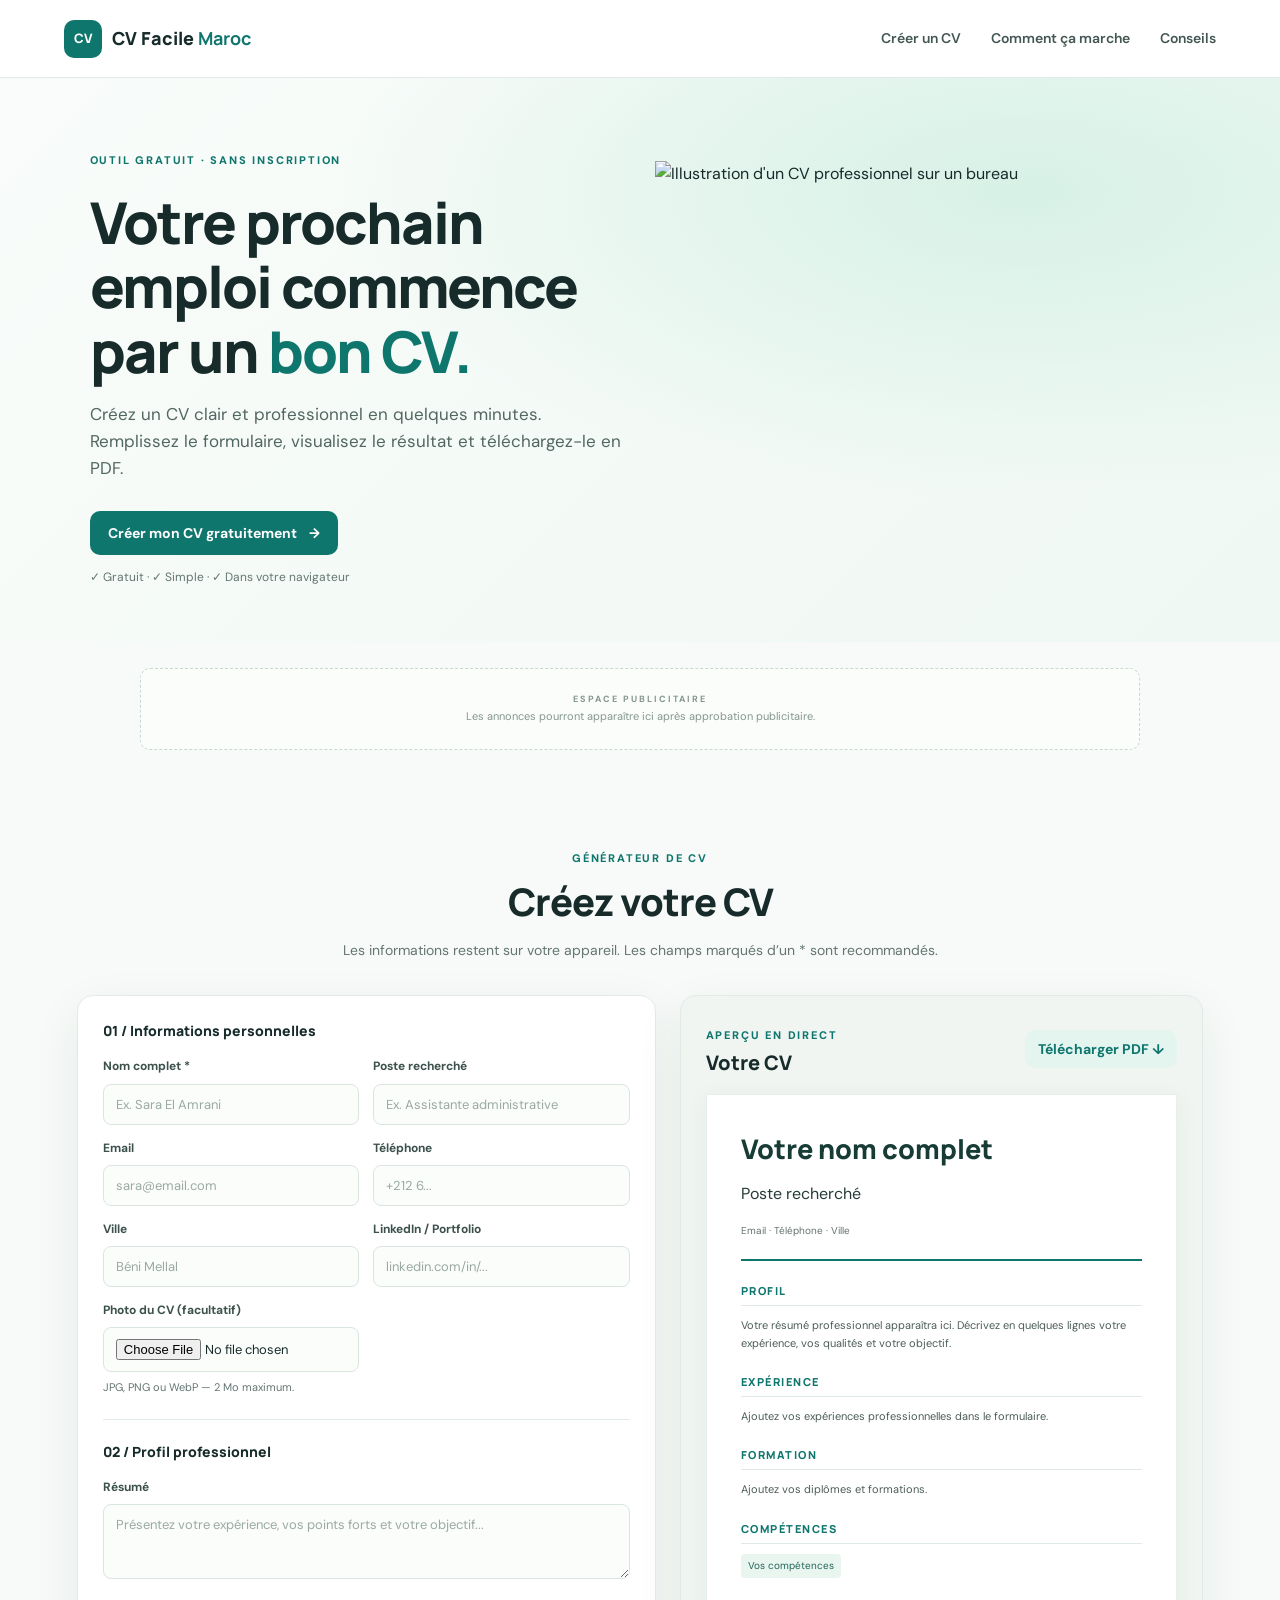
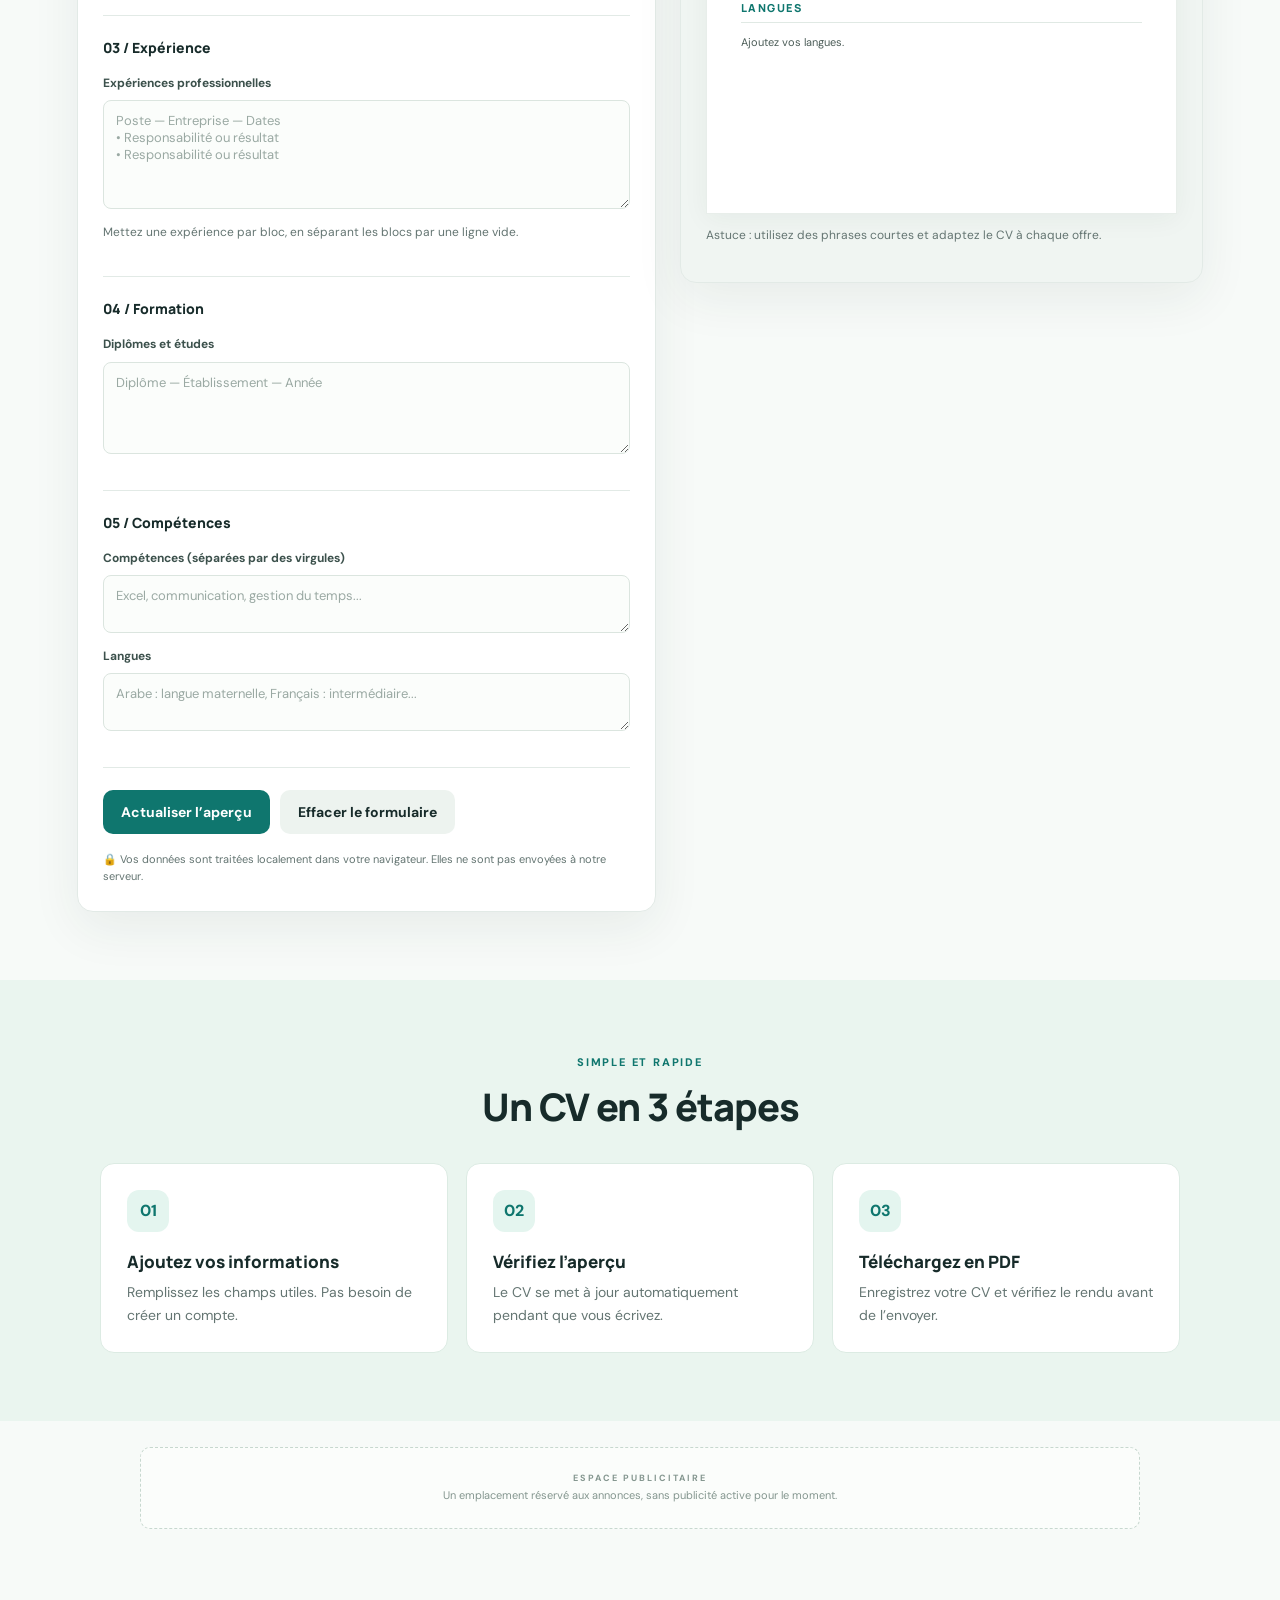
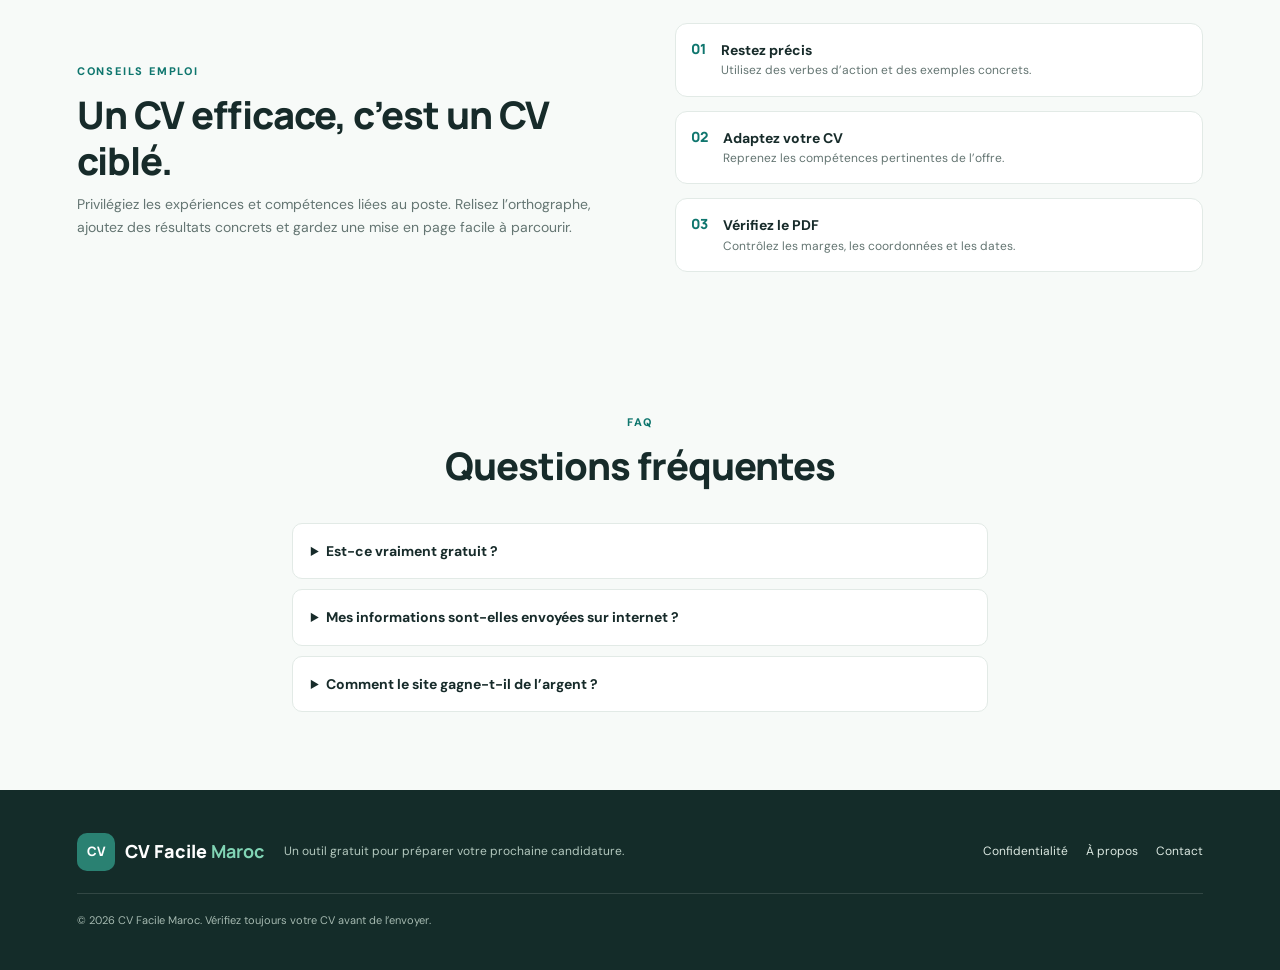
==== index.html @ 74975ae7 "Add files via upload" ====
<!doctype html>
<html lang="fr">
<head>
<meta charset="utf-8"><meta name="viewport" content="width=device-width,initial-scale=1">
<meta name="description" content="Créez gratuitement un CV professionnel en français ou en arabe. Modèles modernes, aperçu instantané et téléchargement en PDF.">
<meta name="theme-color" content="#0f766e">
<title>CV Facile Maroc — Créez votre CV gratuitement</title>
<link rel="icon" href="assets/favicon.svg" type="image/svg+xml"><link rel="stylesheet" href="styles.css">
</head>
<body>
<header class="site-header"><a class="brand" href="index.html"><span class="brand-mark">CV</span><span>CV Facile <b>Maroc</b></span></a><nav><a href="#outil">Créer un CV</a><a href="#etapes">Comment ça marche</a><a href="#conseils">Conseils</a></nav><button class="menu-btn" aria-label="Ouvrir le menu">☰</button></header>
<main>
<section class="hero">
<div class="hero-copy"><span class="eyebrow">OUTIL GRATUIT · SANS INSCRIPTION</span><h1>Votre prochain emploi commence par un <em>bon CV.</em></h1><p>Créez un CV clair et professionnel en quelques minutes. Remplissez le formulaire, visualisez le résultat et téléchargez-le en PDF.</p><div class="hero-actions"><a class="btn primary" href="#outil">Créer mon CV gratuitement <span>→</span></a><span class="trust">✓ Gratuit · ✓ Simple · ✓ Dans votre navigateur</span></div></div>
<div class="hero-art"><img src="assets/cv-illustration.svg" alt="Illustration d'un CV professionnel sur un bureau" width="560" height="430"></div>
</section>
<div class="ad-slot" aria-label="Espace publicitaire"><span>ESPACE PUBLICITAIRE</span><small>Les annonces pourront apparaître ici après approbation publicitaire.</small></div>
<section class="section" id="outil"><div class="section-heading"><span class="eyebrow">GÉNÉRATEUR DE CV</span><h2>Créez votre CV</h2><p>Les informations restent sur votre appareil. Les champs marqués d’un * sont recommandés.</p></div>
<div class="builder">
<form id="cvForm" class="form-panel">
<div class="form-section"><h3>01 / Informations personnelles</h3><div class="field-grid">
<label>Nom complet *<input name="name" required maxlength="80" placeholder="Ex. Sara El Amrani"></label>
<label>Poste recherché<input name="job" maxlength="80" placeholder="Ex. Assistante administrative"></label>
<label>Email<input name="email" type="email" maxlength="100" placeholder="sara@email.com"></label>
<label>Téléphone<input name="phone" maxlength="40" placeholder="+212 6..."></label>
<label>Ville<input name="city" maxlength="80" placeholder="Béni Mellal"></label>
<label>LinkedIn / Portfolio<input name="link" maxlength="150" placeholder="linkedin.com/in/..."></label>
<label class="photo-upload">Photo du CV (facultatif)<input id="photoInput" name="photo" type="file" accept="image/jpeg,image/png,image/webp"><small>JPG, PNG ou WebP — 2 Mo maximum.</small></label>
</div></div>
<div class="form-section"><h3>02 / Profil professionnel</h3><label>Résumé<textarea name="summary" rows="3" maxlength="700" placeholder="Présentez votre expérience, vos points forts et votre objectif..."></textarea></label></div>
<div class="form-section"><h3>03 / Expérience</h3><label>Expériences professionnelles<textarea name="experience" rows="5" maxlength="1800" placeholder="Poste — Entreprise — Dates&#10;• Responsabilité ou résultat&#10;• Responsabilité ou résultat"></textarea></label><p class="hint">Mettez une expérience par bloc, en séparant les blocs par une ligne vide.</p></div>
<div class="form-section"><h3>04 / Formation</h3><label>Diplômes et études<textarea name="education" rows="4" maxlength="1200" placeholder="Diplôme — Établissement — Année"></textarea></label></div>
<div class="form-section"><h3>05 / Compétences</h3><label>Compétences (séparées par des virgules)<textarea name="skills" rows="2" maxlength="500" placeholder="Excel, communication, gestion du temps..."></textarea></label><label>Langues<textarea name="languages" rows="2" maxlength="400" placeholder="Arabe : langue maternelle, Français : intermédiaire..."></textarea></label></div>
<div class="form-actions"><button class="btn primary" type="submit">Actualiser l’aperçu</button><button class="btn secondary" type="button" id="clearBtn">Effacer le formulaire</button></div>
<p class="privacy">🔒 Vos données sont traitées localement dans votre navigateur. Elles ne sont pas envoyées à notre serveur.</p>
</form>
<aside class="preview-panel"><div class="preview-top"><div><span class="eyebrow">APERÇU EN DIRECT</span><h3>Votre CV</h3></div><button class="btn download" id="downloadBtn" type="button">Télécharger PDF ↓</button></div>
<article id="cvPreview" class="cv-paper" aria-live="polite"><header class="cv-head"><img id="pPhoto" class="cv-photo" alt="Photo de profil" hidden><div class="cv-head-text"><h1 id="pName">Votre nom complet</h1><p id="pJob">Poste recherché</p><div id="pContact" class="cv-contact">Email · Téléphone · Ville</div></div></header><section class="cv-block"><h2>PROFIL</h2><p id="pSummary">Votre résumé professionnel apparaîtra ici. Décrivez en quelques lignes votre expérience, vos qualités et votre objectif.</p></section><section class="cv-block"><h2>EXPÉRIENCE</h2><div id="pExperience" class="cv-lines">Ajoutez vos expériences professionnelles dans le formulaire.</div></section><section class="cv-block"><h2>FORMATION</h2><div id="pEducation" class="cv-lines">Ajoutez vos diplômes et formations.</div></section><section class="cv-block"><h2>COMPÉTENCES</h2><div id="pSkills" class="skill-tags"><span>Vos compétences</span></div></section><section class="cv-block"><h2>LANGUES</h2><p id="pLanguages">Ajoutez vos langues.</p></section></article>
<p class="hint">Astuce : utilisez des phrases courtes et adaptez le CV à chaque offre.</p></aside>
</div></section>
<section class="section steps" id="etapes"><div class="section-heading"><span class="eyebrow">SIMPLE ET RAPIDE</span><h2>Un CV en 3 étapes</h2></div><div class="step-grid"><article><span>01</span><h3>Ajoutez vos informations</h3><p>Remplissez les champs utiles. Pas besoin de créer un compte.</p></article><article><span>02</span><h3>Vérifiez l’aperçu</h3><p>Le CV se met à jour automatiquement pendant que vous écrivez.</p></article><article><span>03</span><h3>Téléchargez en PDF</h3><p>Enregistrez votre CV et vérifiez le rendu avant de l’envoyer.</p></article></div></section>
<div class="ad-slot" aria-label="Espace publicitaire"><span>ESPACE PUBLICITAIRE</span><small>Un emplacement réservé aux annonces, sans publicité active pour le moment.</small></div>
<section class="section tips" id="conseils"><div><span class="eyebrow">CONSEILS EMPLOI</span><h2>Un CV efficace, c’est un CV ciblé.</h2><p>Privilégiez les expériences et compétences liées au poste. Relisez l’orthographe, ajoutez des résultats concrets et gardez une mise en page facile à parcourir.</p></div><div class="tip-list"><article><b>01</b><span><strong>Restez précis</strong><small>Utilisez des verbes d’action et des exemples concrets.</small></span></article><article><b>02</b><span><strong>Adaptez votre CV</strong><small>Reprenez les compétences pertinentes de l’offre.</small></span></article><article><b>03</b><span><strong>Vérifiez le PDF</strong><small>Contrôlez les marges, les coordonnées et les dates.</small></span></article></div></section>
<section class="faq section"><div class="section-heading"><span class="eyebrow">FAQ</span><h2>Questions fréquentes</h2></div><details><summary>Est-ce vraiment gratuit ?</summary><p>Oui. Cet outil de base fonctionne gratuitement dans votre navigateur.</p></details><details><summary>Mes informations sont-elles envoyées sur internet ?</summary><p>Non, le code de cette version construit l’aperçu sur votre appareil. Évitez toutefois d’utiliser un appareil public si vous y saisissez des données personnelles.</p></details><details><summary>Comment le site gagne-t-il de l’argent ?</summary><p>Cette version n’affiche pas de publicité réelle. Après publication, vous pouvez demander l’approbation d’un réseau publicitaire comme Google AdSense. L’acceptation n’est pas garantie et dépend notamment du contenu, de la qualité du site et des règles du réseau.</p></details></section>
</main>
<footer><a class="brand" href="#"><span class="brand-mark">CV</span><span>CV Facile <b>Maroc</b></span></a><p>Un outil gratuit pour préparer votre prochaine candidature.</p><div><a href="privacy.html">Confidentialité</a><a href="about.html">À propos</a><a href="mailto:contact@example.com">Contact</a></div><small>© <span id="year"></span> CV Facile Maroc. Vérifiez toujours votre CV avant de l’envoyer.</small></footer>
<script src="script.js"></script>
</body></html>
---- styles.css ----
@import url('https://fonts.googleapis.com/css2?family=DM+Sans:wght@400;500;600;700&family=Manrope:wght@400;500;600;700;800&display=swap');
:root{--ink:#172b2a;--muted:#647572;--green:#0f766e;--green2:#115e59;--mint:#e4f5ef;--paper:#fff;--bg:#f7faf8;--line:#e2eae6;--orange:#f2b66d;--shadow:0 16px 50px #173c2d12}*{box-sizing:border-box}html{scroll-behavior:smooth;scroll-padding-top:90px}body{margin:0;background:var(--bg);color:var(--ink);font-family:'DM Sans',sans-serif;line-height:1.6}a{color:inherit;text-decoration:none}.site-header{height:78px;display:flex;align-items:center;justify-content:space-between;padding:0 max(5vw,22px);background:#ffffffed;border-bottom:1px solid var(--line);position:sticky;top:0;z-index:10;backdrop-filter:blur(14px)}.brand{display:flex;align-items:center;gap:10px;font-family:Manrope,sans-serif;font-weight:800;font-size:18px}.brand b{color:var(--green)}.brand-mark{display:grid;place-items:center;background:var(--green);color:white;border-radius:10px;width:38px;height:38px;font-size:13px}.site-header nav{display:flex;gap:30px;font-size:14px;font-weight:600;color:#425653}.site-header nav a:hover,footer a:hover{color:var(--green)}.menu-btn{display:none;border:0;background:transparent;font-size:24px}.hero{display:grid;grid-template-columns:1fr 1fr;align-items:center;gap:30px;padding:68px max(7vw,24px) 55px;background:radial-gradient(ellipse at 80% 20%,#d7f1e6 0,transparent 48%),linear-gradient(135deg,#f9fcfa,#eff8f3)}.hero-copy{max-width:630px}.eyebrow{font-size:11px;letter-spacing:1.8px;color:var(--green);font-weight:800}.hero h1{font:800 clamp(36px,4.5vw,60px)/1.12 Manrope,sans-serif;letter-spacing:-2px;margin:18px 0}.hero h1 em{color:var(--green);font-style:normal}.hero p{font-size:17px;color:#526662;max-width:540px}.hero-art img{display:block;width:100%;max-height:410px;object-fit:contain}.hero-actions{display:flex;flex-direction:column;align-items:flex-start;gap:13px;margin-top:28px}.btn{display:inline-flex;align-items:center;justify-content:center;gap:12px;border:0;border-radius:10px;padding:13px 18px;font:700 14px 'DM Sans',sans-serif;cursor:pointer;transition:transform .2s,background .2s}.btn:hover{transform:translateY(-2px)}.primary{background:var(--green);color:white}.primary:hover{background:var(--green2)}.secondary{background:#edf3ef;color:var(--ink)}.download{background:var(--mint);color:var(--green);padding:10px 13px}.trust,.hint{font-size:12px;color:var(--muted)}.ad-slot{max-width:1000px;min-height:82px;border:1px dashed #c7d8cf;border-radius:10px;margin:26px auto;padding:14px;display:flex;flex-direction:column;align-items:center;justify-content:center;gap:2px;color:#84968f;background:#fbfdfb}.ad-slot span{font-size:9px;letter-spacing:2px;font-weight:700}.ad-slot small{font-size:11px;text-align:center}.section{padding:68px max(6vw,22px)}.section-heading{text-align:center;max-width:650px;margin:0 auto 34px}.section-heading h2,.tips h2{font:800 clamp(28px,3vw,38px)/1.2 Manrope,sans-serif;letter-spacing:-1px;margin:10px 0}.section-heading p{color:var(--muted);font-size:14px}.builder{max-width:1240px;margin:auto;display:grid;grid-template-columns:minmax(0,1.05fr) minmax(0,.95fr);gap:24px;align-items:start}.form-panel,.preview-panel{background:white;border:1px solid var(--line);border-radius:16px;box-shadow:var(--shadow);padding:25px;min-width:0}.form-section{padding:0 0 22px;margin-bottom:22px;border-bottom:1px solid var(--line)}.form-section h3{font:800 14px Manrope,sans-serif;margin:0 0 17px}.field-grid{display:grid;grid-template-columns:1fr 1fr;gap:14px}.form-panel label{display:flex;flex-direction:column;gap:7px;font-size:12px;font-weight:700;color:#3c514c;margin-bottom:14px}.field-grid label{margin:0}input,textarea{width:100%;border:1px solid #dbe5df;border-radius:8px;padding:11px 12px;background:#fbfdfb;color:var(--ink);font:400 13px 'DM Sans',sans-serif;outline:none}input:focus,textarea:focus{border-color:var(--green);box-shadow:0 0 0 3px #0f766e18}textarea{resize:vertical}::placeholder{color:#9aa9a3}.form-actions{display:flex;gap:10px;flex-wrap:wrap}.privacy{font-size:11px;color:var(--muted);margin:17px 0 0}.preview-panel{position:sticky;top:96px;background:#f0f5f2}.preview-top{display:flex;align-items:center;justify-content:space-between;gap:10px;margin-bottom:18px}.preview-top h3{margin:2px 0 0;font:800 20px Manrope}.cv-paper{background:white;min-height:720px;padding:38px 34px;box-shadow:0 5px 25px #183b2b0d;border:1px solid #e8eeea;color:#263b37;overflow-wrap:anywhere}.cv-head{border-bottom:2px solid var(--green);padding-bottom:20px;display:flex;align-items:center;gap:18px}.cv-head-text{flex:1;min-width:0}.cv-photo{width:88px;height:105px;object-fit:cover;border-radius:8px;border:1px solid #dce7e0;flex:0 0 auto}.cv-photo[hidden]{display:none!important}.photo-upload small{font-size:11px;color:var(--muted);font-weight:400}.cv-head h1{font:800 27px/1.2 Manrope,sans-serif;margin:0 0 7px;color:#173b35}.cv-head>p{font-size:14px;font-weight:700;color:var(--green);margin:0 0 10px}.cv-contact{font-size:10px;color:#63736e}.cv-block{margin-top:22px}.cv-block h2{font:800 11px Manrope,sans-serif;letter-spacing:1.5px;color:var(--green);padding-bottom:7px;border-bottom:1px solid #e0e9e4;margin:0 0 10px}.cv-block p,.cv-lines{white-space:pre-line;font-size:11px;line-height:1.65;color:#4c5d58;margin:0}.skill-tags{display:flex;flex-wrap:wrap;gap:6px}.skill-tags span{font-size:10px;background:#e9f5ef;color:#23645a;border-radius:4px;padding:4px 7px}.steps{background:#eaf5ef}.step-grid{max-width:1080px;margin:auto;display:grid;grid-template-columns:repeat(3,1fr);gap:18px}.step-grid article{background:#fff;border:1px solid #dcebe3;border-radius:14px;padding:26px}.step-grid article>span{display:grid;place-items:center;background:var(--mint);color:var(--green);font-weight:800;width:42px;height:42px;border-radius:12px}.step-grid h3{font:800 17px Manrope;margin:18px 0 8px}.step-grid p,.tips p{font-size:14px;color:var(--muted);margin:0}.tips{display:grid;grid-template-columns:1fr 1fr;gap:70px;align-items:center}.tip-list{display:grid;gap:14px}.tip-list article{display:flex;gap:15px;align-items:flex-start;padding:15px;background:white;border:1px solid var(--line);border-radius:12px}.tip-list article>b{color:var(--green);font:800 14px Manrope}.tip-list article span{display:flex;flex-direction:column}.tip-list strong{font-size:14px}.tip-list small{color:var(--muted);font-size:12px}.faq{max-width:850px;margin:auto}.faq details{background:white;border:1px solid var(--line);border-radius:10px;padding:16px 18px;margin:10px 0}.faq summary{font-weight:700;font-size:14px;cursor:pointer}.faq details p{font-size:13px;color:var(--muted)}footer{background:#142c29;color:#dbe8e1;padding:40px max(6vw,22px);display:flex;align-items:center;gap:20px;flex-wrap:wrap}footer .brand{color:white}footer .brand b{color:#81d5b5}footer .brand-mark{background:#2a8172}footer p{font-size:12px;color:#b3c8be;margin-right:auto}footer div{display:flex;gap:18px;font-size:12px}footer small{width:100%;border-top:1px solid #ffffff20;padding-top:18px;color:#a5b9b0;font-size:11px}
@media(max-width:900px){.hero{padding-top:45px}.builder{grid-template-columns:1fr}.preview-panel{position:static}.tips{gap:28px}}@media(max-width:650px){.site-header{height:68px}.site-header nav{display:none;position:absolute;top:67px;left:0;right:0;background:white;padding:18px 24px;flex-direction:column;gap:16px;border-bottom:1px solid var(--line)}.site-header nav.open{display:flex}.menu-btn{display:block}.hero{grid-template-columns:1fr;padding:42px 22px 30px}.hero-art{grid-row:1}.hero-art img{max-height:230px}.hero-copy{grid-row:2}.hero h1{letter-spacing:-1.3px}.hero p{font-size:15px}.section{padding:48px 17px}.ad-slot{margin:18px 17px}.form-panel,.preview-panel{padding:17px}.field-grid{grid-template-columns:1fr}.cv-paper{padding:25px 22px;min-height:640px}.preview-top{align-items:flex-start;flex-direction:column}.step-grid,.tips{grid-template-columns:1fr}.step-grid article{padding:20px}footer{align-items:flex-start;flex-direction:column}footer p{margin:0}footer div{flex-wrap:wrap}}
@media print{
  @page{size:A4;margin:12mm}
  body{background:#fff!important;color:#172b2a!important}
  .site-header, .hero, .ad-slot, .section-heading, .form-panel, .preview-top, footer, .hint{display:none!important}
  main{display:block!important;margin:0!important;padding:0!important}
  #outil, .builder{display:block!important;margin:0!important;padding:0!important}
  .preview-panel{display:block!important;position:static!important;width:100%!important;max-width:none!important;margin:0!important;padding:0!important;border:0!important;box-shadow:none!important;background:#fff!important}
  #cvPreview,.cv-paper{display:block!important;visibility:visible!important;border:0!important;box-shadow:none!important;padding:0!important;width:100%!important;max-width:none!important;min-height:0!important;margin:0!important;background:#fff!important}
  .cv-paper *{visibility:visible!important}
  .cv-photo{display:block!important;max-width:88px!important;max-height:105px!important;print-color-adjust:exact;-webkit-print-color-adjust:exact}
  .cv-block{break-inside:avoid}
}
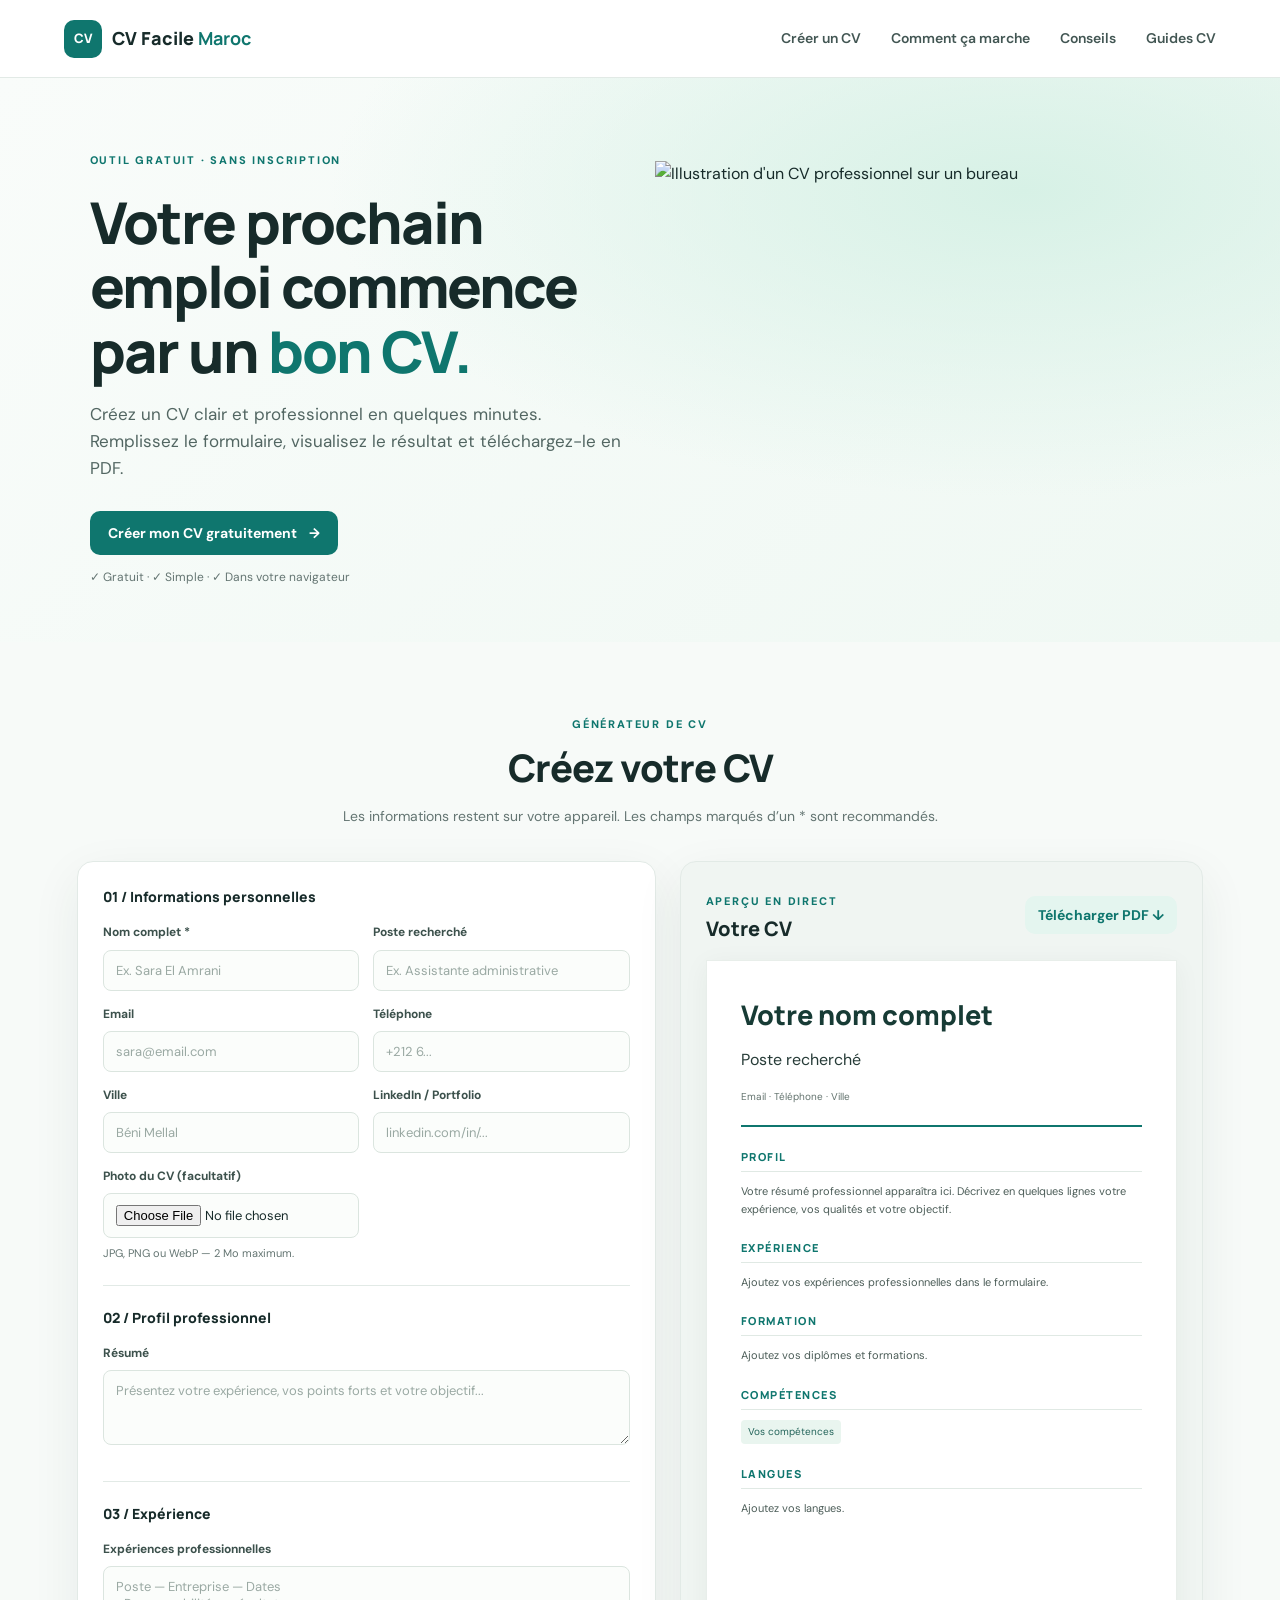
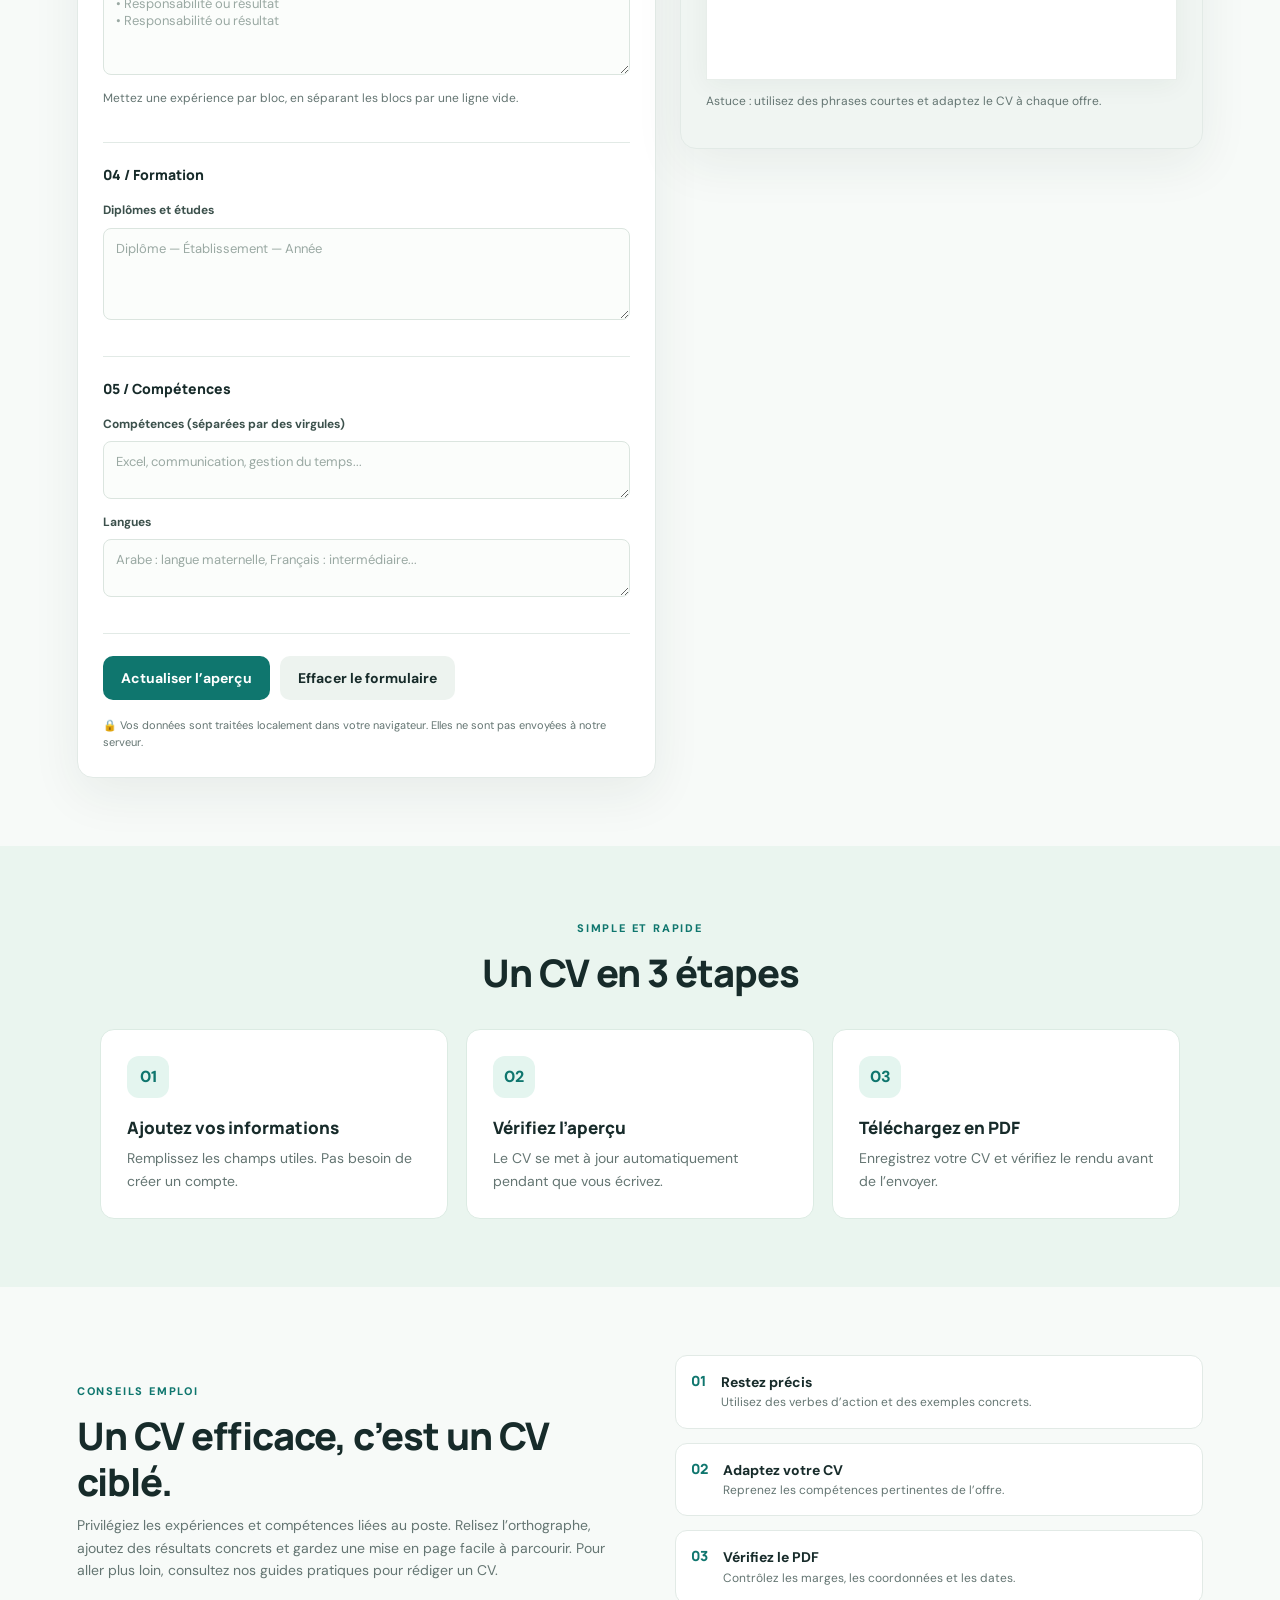
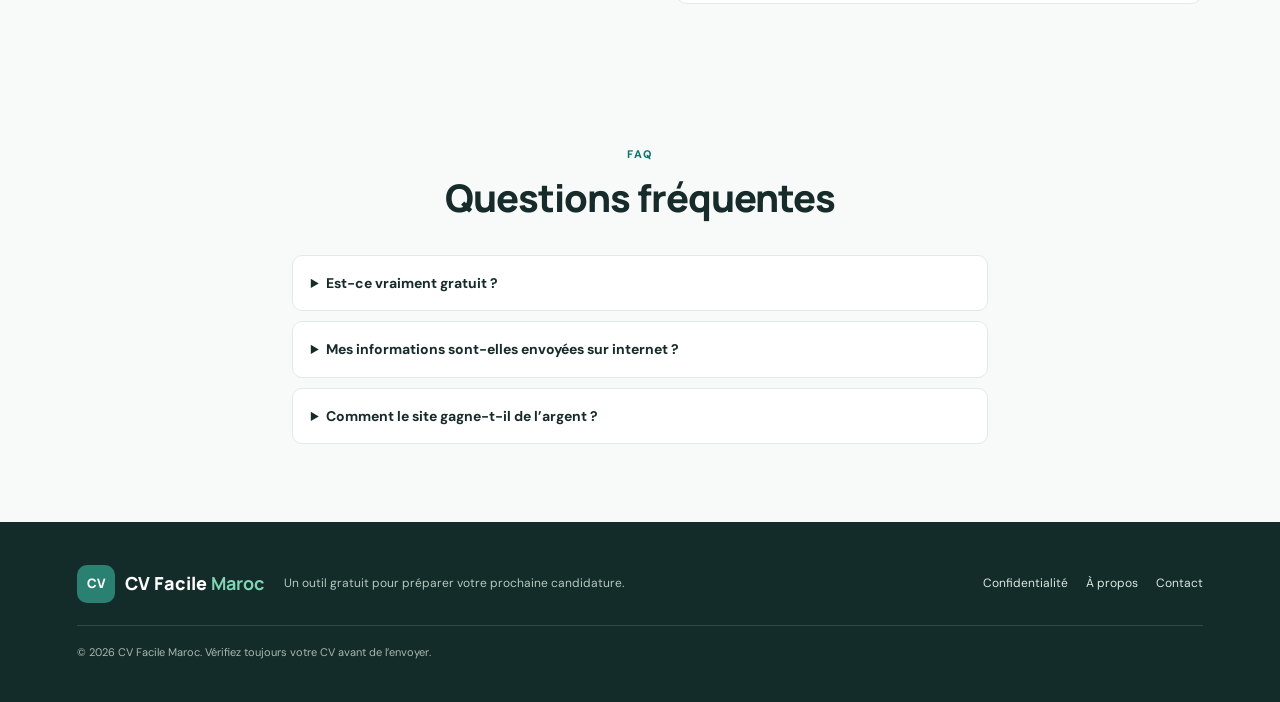
==== commit c435eb6f: "Add files via upload" ====
--- a/index.html
+++ b/index.html
@@ -8,13 +8,13 @@
 <link rel="icon" href="assets/favicon.svg" type="image/svg+xml"><link rel="stylesheet" href="styles.css">
 </head>
 <body>
-<header class="site-header"><a class="brand" href="index.html"><span class="brand-mark">CV</span><span>CV Facile <b>Maroc</b></span></a><nav><a href="#outil">Créer un CV</a><a href="#etapes">Comment ça marche</a><a href="#conseils">Conseils</a></nav><button class="menu-btn" aria-label="Ouvrir le menu">☰</button></header>
+<header class="site-header"><a class="brand" href="index.html"><span class="brand-mark">CV</span><span>CV Facile <b>Maroc</b></span></a><nav><a href="#outil">Créer un CV</a><a href="#etapes">Comment ça marche</a><a href="#conseils">Conseils</a><a href="guides.html">Guides CV</a></nav><button class="menu-btn" aria-label="Ouvrir le menu">☰</button></header>
 <main>
 <section class="hero">
 <div class="hero-copy"><span class="eyebrow">OUTIL GRATUIT · SANS INSCRIPTION</span><h1>Votre prochain emploi commence par un <em>bon CV.</em></h1><p>Créez un CV clair et professionnel en quelques minutes. Remplissez le formulaire, visualisez le résultat et téléchargez-le en PDF.</p><div class="hero-actions"><a class="btn primary" href="#outil">Créer mon CV gratuitement <span>→</span></a><span class="trust">✓ Gratuit · ✓ Simple · ✓ Dans votre navigateur</span></div></div>
 <div class="hero-art"><img src="assets/cv-illustration.svg" alt="Illustration d'un CV professionnel sur un bureau" width="560" height="430"></div>
 </section>
-<div class="ad-slot" aria-label="Espace publicitaire"><span>ESPACE PUBLICITAIRE</span><small>Les annonces pourront apparaître ici après approbation publicitaire.</small></div>
+
 <section class="section" id="outil"><div class="section-heading"><span class="eyebrow">GÉNÉRATEUR DE CV</span><h2>Créez votre CV</h2><p>Les informations restent sur votre appareil. Les champs marqués d’un * sont recommandés.</p></div>
 <div class="builder">
 <form id="cvForm" class="form-panel">
@@ -39,10 +39,10 @@
 <p class="hint">Astuce : utilisez des phrases courtes et adaptez le CV à chaque offre.</p></aside>
 </div></section>
 <section class="section steps" id="etapes"><div class="section-heading"><span class="eyebrow">SIMPLE ET RAPIDE</span><h2>Un CV en 3 étapes</h2></div><div class="step-grid"><article><span>01</span><h3>Ajoutez vos informations</h3><p>Remplissez les champs utiles. Pas besoin de créer un compte.</p></article><article><span>02</span><h3>Vérifiez l’aperçu</h3><p>Le CV se met à jour automatiquement pendant que vous écrivez.</p></article><article><span>03</span><h3>Téléchargez en PDF</h3><p>Enregistrez votre CV et vérifiez le rendu avant de l’envoyer.</p></article></div></section>
-<div class="ad-slot" aria-label="Espace publicitaire"><span>ESPACE PUBLICITAIRE</span><small>Un emplacement réservé aux annonces, sans publicité active pour le moment.</small></div>
-<section class="section tips" id="conseils"><div><span class="eyebrow">CONSEILS EMPLOI</span><h2>Un CV efficace, c’est un CV ciblé.</h2><p>Privilégiez les expériences et compétences liées au poste. Relisez l’orthographe, ajoutez des résultats concrets et gardez une mise en page facile à parcourir.</p></div><div class="tip-list"><article><b>01</b><span><strong>Restez précis</strong><small>Utilisez des verbes d’action et des exemples concrets.</small></span></article><article><b>02</b><span><strong>Adaptez votre CV</strong><small>Reprenez les compétences pertinentes de l’offre.</small></span></article><article><b>03</b><span><strong>Vérifiez le PDF</strong><small>Contrôlez les marges, les coordonnées et les dates.</small></span></article></div></section>
+
+<section class="section tips" id="conseils"><div><span class="eyebrow">CONSEILS EMPLOI</span><h2>Un CV efficace, c’est un CV ciblé.</h2><p>Privilégiez les expériences et compétences liées au poste. Relisez l’orthographe, ajoutez des résultats concrets et gardez une mise en page facile à parcourir. Pour aller plus loin, consultez nos <a href="guides.html">guides pratiques pour rédiger un CV</a>.</p></div><div class="tip-list"><article><b>01</b><span><strong>Restez précis</strong><small>Utilisez des verbes d’action et des exemples concrets.</small></span></article><article><b>02</b><span><strong>Adaptez votre CV</strong><small>Reprenez les compétences pertinentes de l’offre.</small></span></article><article><b>03</b><span><strong>Vérifiez le PDF</strong><small>Contrôlez les marges, les coordonnées et les dates.</small></span></article></div></section>
 <section class="faq section"><div class="section-heading"><span class="eyebrow">FAQ</span><h2>Questions fréquentes</h2></div><details><summary>Est-ce vraiment gratuit ?</summary><p>Oui. Cet outil de base fonctionne gratuitement dans votre navigateur.</p></details><details><summary>Mes informations sont-elles envoyées sur internet ?</summary><p>Non, le code de cette version construit l’aperçu sur votre appareil. Évitez toutefois d’utiliser un appareil public si vous y saisissez des données personnelles.</p></details><details><summary>Comment le site gagne-t-il de l’argent ?</summary><p>Cette version n’affiche pas de publicité réelle. Après publication, vous pouvez demander l’approbation d’un réseau publicitaire comme Google AdSense. L’acceptation n’est pas garantie et dépend notamment du contenu, de la qualité du site et des règles du réseau.</p></details></section>
 </main>
-<footer><a class="brand" href="#"><span class="brand-mark">CV</span><span>CV Facile <b>Maroc</b></span></a><p>Un outil gratuit pour préparer votre prochaine candidature.</p><div><a href="privacy.html">Confidentialité</a><a href="about.html">À propos</a><a href="mailto:contact@example.com">Contact</a></div><small>© <span id="year"></span> CV Facile Maroc. Vérifiez toujours votre CV avant de l’envoyer.</small></footer>
+<footer><a class="brand" href="#"><span class="brand-mark">CV</span><span>CV Facile <b>Maroc</b></span></a><p>Un outil gratuit pour préparer votre prochaine candidature.</p><div><a href="privacy.html">Confidentialité</a><a href="about.html">À propos</a><a href="mailto:aimad.zaki2000@gmail.com">Contact</a></div><small>© <span id="year"></span> CV Facile Maroc. Vérifiez toujours votre CV avant de l’envoyer.</small></footer>
 <script src="script.js"></script>
 </body></html>
